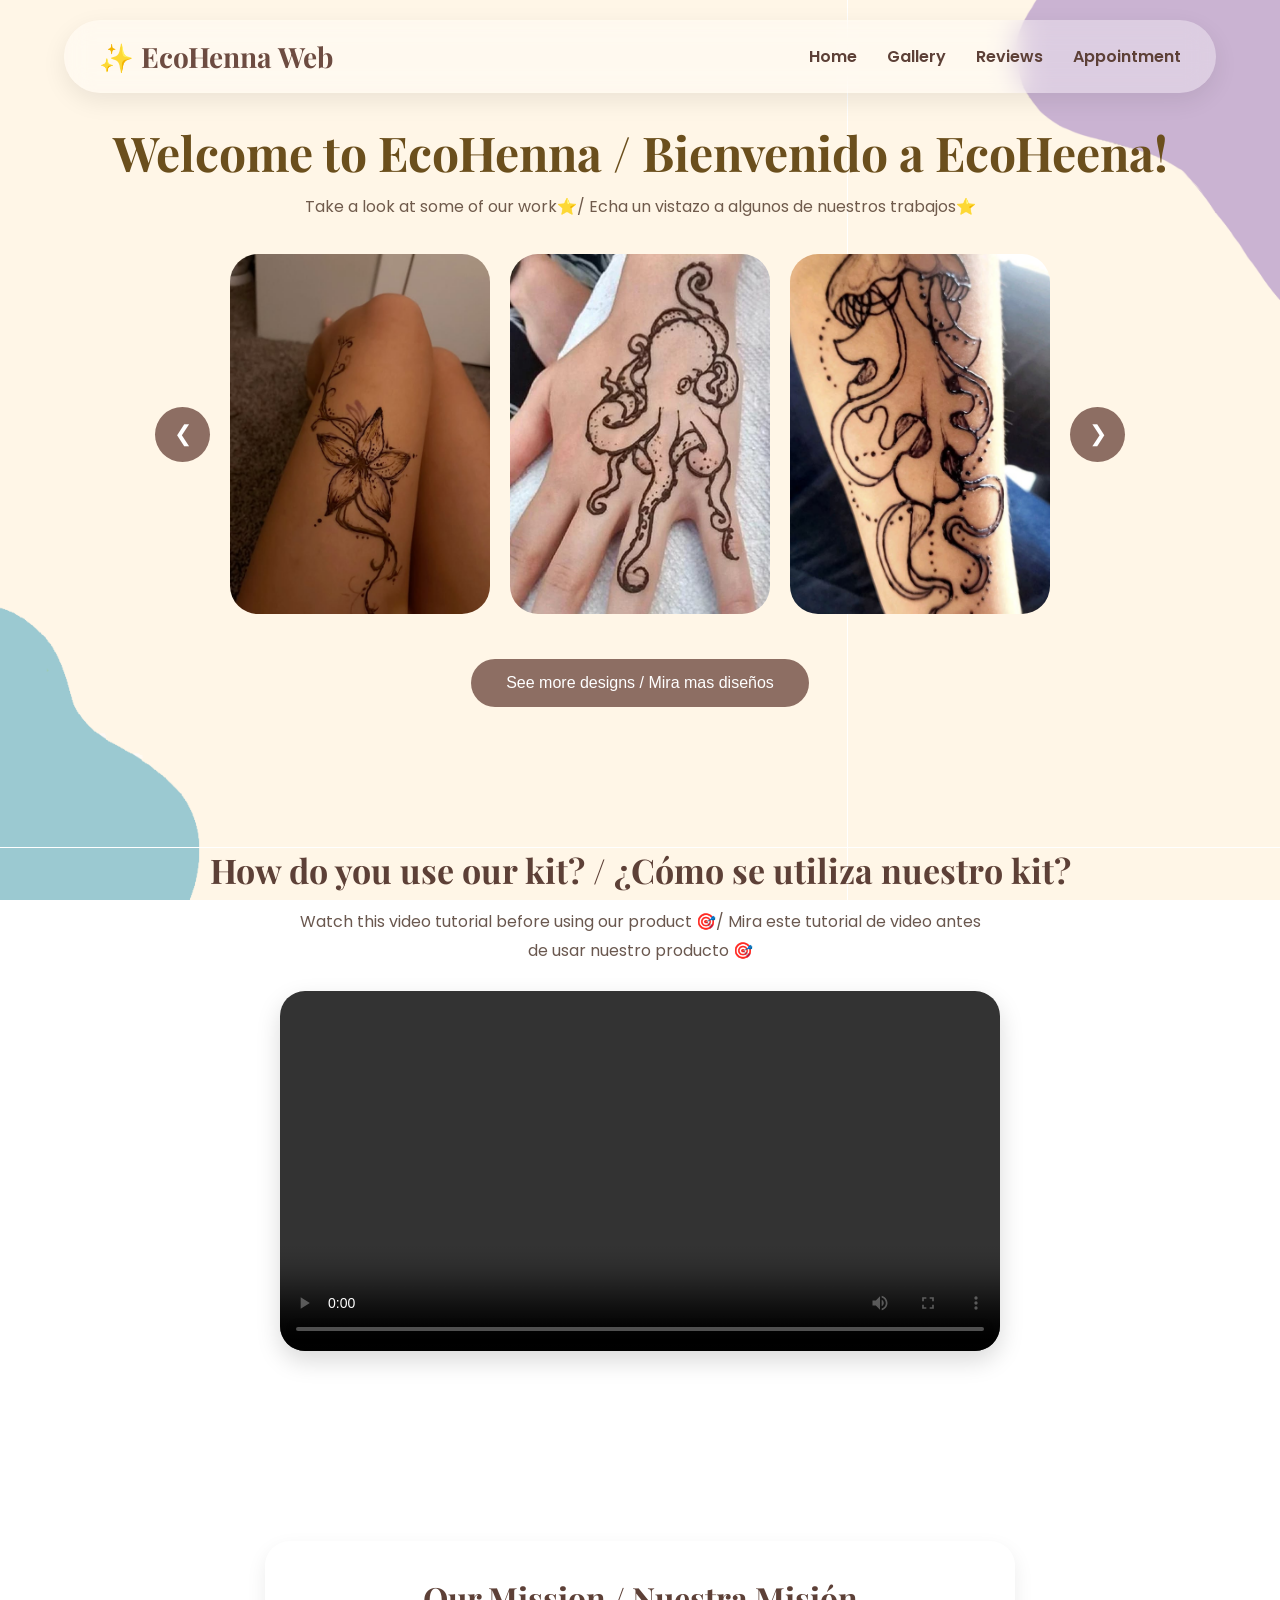
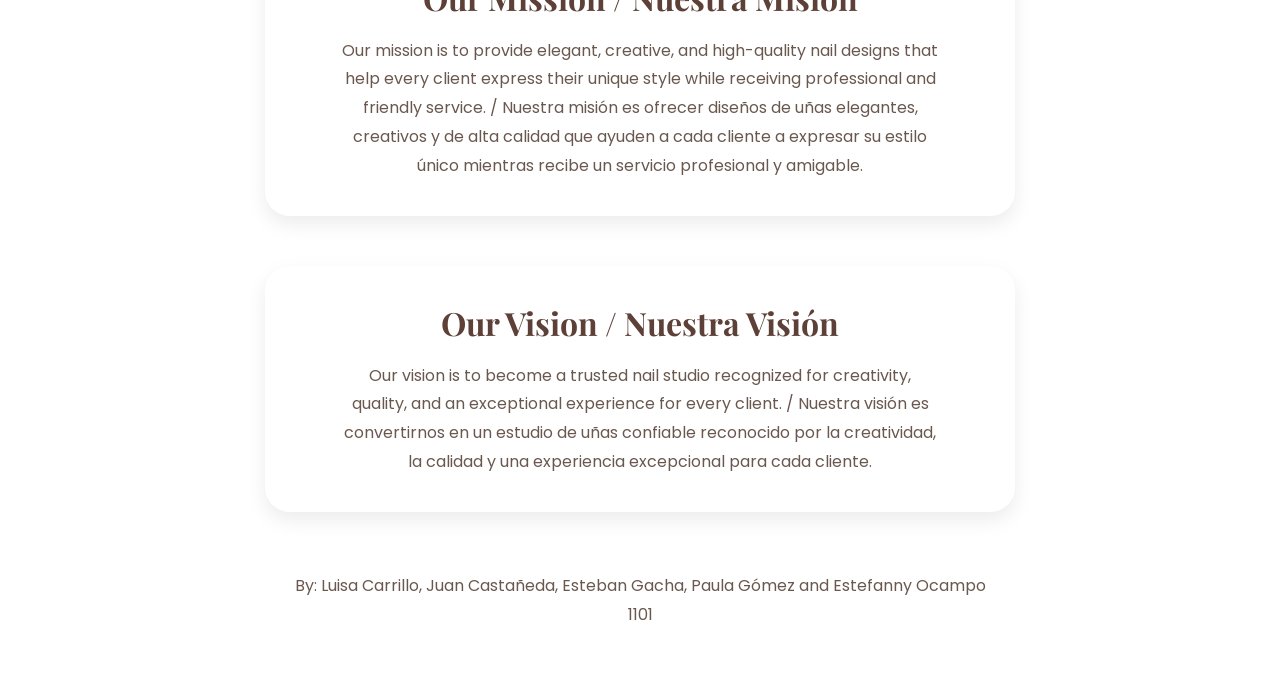
==== index.html @ f7f64f15 "Add files via upload" ====
<!DOCTYPE html>
<html lang="es">

<head>

    <meta charset="UTF-8">
    <meta name="viewport" content="width=device-width, initial-scale=1.0">

    <title>Heena</title>

    <link rel="stylesheet" href="css/style.css">

    <link href="https://fonts.googleapis.com/css2?family=Playfair+Display:wght@700&family=Poppins:wght@400;500&display=swap" rel="stylesheet">

</head>

<body>
    <nav class="navbar">

    <a href="index.html" class="logo">
        ✨ EcoHenna Web
    </a>

    <div class="navLinks">

        <a href="index.html">Home</a>

        <a href="gallery.html">Gallery</a>

        <a href="reviews.html">Reviews</a>

        <a href="appointment.html">Appointment</a>

    </div>

</nav>

    <!-- Fondo -->
    <div class="background"></div>

    <main class="container">

        <h1>
            Welcome to EcoHenna / Bienvenido a EcoHeena!
        </h1>

        <p class="hint">
          Take a look at some of our work⭐/ Echa un vistazo a algunos de nuestros trabajos⭐
        </p>

   <section class="carousel">

    <button class="arrow left" onclick="previousImage()">
        &#10094;
    </button>

    <div class="carousel-track" id="gallery">

        <!-- Las imágenes aparecerán automáticamente -->
    </div>

    <button class="arrow right" onclick="nextImage()">
        &#10095;
    </button>

</section>

        <button class="galleryButton" onclick="location.href='gallery.html'">
    See more designs / Mira mas diseños
</button>

    </main>

    <!-- Imagen ampliada -->

    <div id="viewer" class="viewer" onclick="closeImage()">

        <img id="viewerImg">

    </div>

    <script src="js/script.js"></script>

    
    <!-- Tutorial -->

<section class="tutorialSection">

    <h2>How do you use our kit? / ¿Cómo se utiliza nuestro kit?</h2>

    <p class="tutorialText">

        Watch this video tutorial before using our product 🎯/ 
        Mira este tutorial de video antes de usar nuestro producto 🎯

    </p>

    <video controls class="tutorialVideo">

        <source src="assets/tutorial.mp4" type="video/mp4">

        Your browser does not support the video tag.

    </video>

</section>

<!-- Espacio -->

<div class="sectionSpacer"></div>

<!-- Mission -->

<section class="infoSection">

    <h2>Our Mission / Nuestra Misión</h2>

    <p>

        Our mission is to provide elegant, creative, and high-quality nail designs that help every client express their unique style while receiving professional and friendly service. / 
        
        Nuestra misión es ofrecer diseños de uñas elegantes, creativos y de alta calidad que ayuden a cada cliente a expresar su estilo único mientras recibe un servicio profesional y amigable.

    </p>

</section>

<!-- Vision -->

<section class="infoSection">

    <h2>Our Vision / Nuestra Visión
    
    </h2>

    <p>

        Our vision is to become a trusted nail studio recognized for creativity, quality, and an exceptional experience for every client.
        / Nuestra visión es convertirnos en un estudio de uñas confiable reconocido por la creatividad, la calidad y una experiencia excepcional para cada cliente.

    </p>

</section>

   <section class="tutorialSection">

    <p class="tutorialText">

        By: Luisa Carrillo, Juan Castañeda, Esteban Gacha, Paula Gómez and Estefanny Ocampo
        1101

    </p>


</body>

</html>
---- css/style.css ----
/* ===========================
   HEENA
   style.css
=========================== */

*{
    margin:0;
    padding:0;
    box-sizing:border-box;
}

html{
    scroll-behavior:smooth;
}

body{

    font-family:'Poppins',sans-serif;
    overflow-x:hidden;
    min-height:100vh;
    position:relative;
    color:#4b3a2f;

}

/* ===========================
        FONDO
=========================== */

/* ===========================
        FONDO
=========================== */

.background{

    position:fixed;

    inset:0;

    background-image:url("../assets/background.png");

    background-size:cover;

    background-position:center;

    background-repeat:no-repeat;

    z-index:-2;

}

.background::after{

    content:"";

    position:absolute;

    inset:0;

    background:rgba(255,255,255,.25);

    backdrop-filter:blur(0px);

}
/* ===========================
      CONTENEDOR
=========================== */

.container{

    width:min(1200px,92%);
    margin:auto;

    padding:45px 0 80px;
    padding-top:120px;

}

/* ===========================
      TITULOS
=========================== */

h1{

    font-family:"Playfair Display",serif;

    text-align:center;

    font-size:3rem;

    color:#6b4f1d;

    margin-bottom:10px;

}

.hint{

    text-align:center;

    margin-bottom:35px;

    color:#705b4c;

}

/* ===========================
      CARRUSEL
=========================== */

.carousel{

    display:flex;
    align-items:center;
    justify-content:center;
    gap:20px;

}

.carousel-track{

    display:flex;
    gap:20px;

    width:min(860px, calc(260px * 3 + 40px));

    overflow:hidden;

    scroll-behavior:smooth;

}

.carousel-track::-webkit-scrollbar{

    display:none;

}

/* ===========================
      IMAGENES
=========================== */

.carousel img{

    min-width:260px;

    width:260px;

    height:360px;

    object-fit:cover;

    border-radius:28px;

}

.carousel img:hover{

    transform:translateY(-8px) scale(1.03);

}

/* ===========================
      FLECHAS
=========================== */

.arrow{

    width:55px;

    height:55px;

    border:none;

    border-radius:50%;

    font-size:22px;

    cursor:pointer;

    color:white;

    background:#8d6e63;

    transition:.25s;

}

.arrow:hover{

    background:#6d4c41;

    transform:scale(1.08);

}

/* ===========================
      BOTON
=========================== */

.galleryButton{

    display:block;

    margin:45px auto 0;

    border:none;

    cursor:pointer;

    padding:15px 35px;

    border-radius:999px;

    background:#8d6e63;

    color:white;

    font-size:16px;

    transition:.3s;

    font-weight:500;

}

.galleryButton:hover{

    transform:translateY(-3px);

    background:#6d4c41;

}

/* ===========================
      VISOR
=========================== */

.viewer{

    position:fixed;

    inset:0;

    background:rgba(0,0,0,.8);

    display:none;

    justify-content:center;

    align-items:center;

    z-index:999;

}

.viewer img{

    width:min(90%,850px);

    border-radius:25px;

    box-shadow:0 0 35px rgba(0,0,0,.45);

}

/* ===========================
      ANIMACIONES
=========================== */

.container{

    animation:fade .8s;

}

@keyframes fade{

    from{

        opacity:0;

        transform:translateY(25px);

    }

    to{

        opacity:1;

        transform:none;

    }

}
/* ===========================
        GALLERY PAGE
=========================== */

.galleryGrid{

    display:grid;

    grid-template-columns:repeat(auto-fit,minmax(260px,1fr));

    gap:25px;

    margin-top:40px;

}

.galleryGrid img{

    width:100%;

    aspect-ratio:3/4;

    object-fit:cover;

    border-radius:25px;

    cursor:pointer;

    transition:.35s;

    box-shadow:0 12px 30px rgba(0,0,0,.18);

}

.galleryGrid img:hover{

    transform:translateY(-8px) scale(1.03);

}

.buttons{

    display:flex;

    justify-content:center;

    margin-top:45px;

}
@media (max-width:900px){

    .carousel-track{

        width:560px;

    }

}

@media (max-width:650px){

    .carousel-track{

        width:260px;

    }

}
/* ===========================
        GALLERY TABS
=========================== */

.galleryTabs{

    display:flex;

    justify-content:center;

    gap:20px;

    margin:35px 0;

}

.tab{

    border:none;

    padding:14px 30px;

    border-radius:40px;

    background:#d8c0ae;

    color:#5d4037;

    cursor:pointer;

    font-size:16px;

    transition:.3s;

    font-weight:600;

}

.tab:hover{

    transform:translateY(-2px);

}

.tab.active{

    background:#8d6e63;

    color:white;

}

/* ===========================
      APPOINTMENT
=========================== */

.contactCard{

    max-width:650px;

    margin:40px auto;

    padding:40px;

    border-radius:30px;

    background:rgba(255,255,255,.70);

    backdrop-filter:blur(10px);

    text-align:center;

    box-shadow:0 10px 30px rgba(0,0,0,.15);

}

.profileImage{

    width:180px;

    height:180px;

    object-fit:cover;

    border-radius:50%;

    margin-bottom:20px;

}

.role{

    color:#7d6a60;

    margin-bottom:20px;

}

.contactInfo{

    margin:25px 0;

    line-height:2;

}

textarea{

    width:100%;

    min-height:170px;

    resize:none;

    border:none;

    border-radius:20px;

    padding:20px;

    font-size:15px;

    font-family:Poppins,sans-serif;

    margin-top:20px;

    outline:none;

}

.contactButtons{

    display:flex;

    justify-content:center;

    gap:20px;

    margin-top:25px;

    flex-wrap:wrap;

}

.whatsappButton{

    background:#25D366;

}

.whatsappButton:hover{

    background:#1faa52;

}

/* ===========================
        REVIEWS
=========================== */

.reviewsGrid{

    display:grid;

    grid-template-columns:repeat(auto-fit,minmax(320px,1fr));

    gap:30px;

    margin-top:45px;

}

.reviewCard{

    background:rgba(255,255,255,.75);

    backdrop-filter:blur(8px);

    border-radius:28px;

    padding:30px;

    text-align:center;

    box-shadow:0 12px 30px rgba(0,0,0,.12);

    transition:.3s;

}

.reviewCard:hover{

    transform:translateY(-8px);

}

.stars{

    font-size:30px;

    color:#FFD54F;

    margin-bottom:15px;

}

.reviewText{

    font-style:italic;

    color:#5f5248;

    line-height:1.8;

    margin-bottom:20px;

}

.reviewCard h3{

    color:#8d6e63;

    font-weight:600;

}

/* ===========================
        REVIEW FORM
=========================== */

.reviewForm{

    max-width:650px;

    margin:40px auto;

    display:flex;

    flex-direction:column;

    gap:18px;

}

.reviewForm input,
.reviewForm select,
.reviewForm textarea{

    border:none;

    border-radius:18px;

    padding:16px;

    font-size:16px;

    font-family:Poppins,sans-serif;

    outline:none;

}

.reviewForm textarea{

    min-height:150px;

    resize:none;

}

/* ===========================
        NAVBAR
=========================== */

.navbar{

    position:fixed;

    top:20px;

    left:50%;

    transform:translateX(-50%);

    width:90%;

    max-width:1200px;

    display:flex;

    justify-content:space-between;

    align-items:center;

    padding:18px 35px;

    border-radius:50px;

    background:rgba(255,255,255,.35);

    backdrop-filter:blur(14px);

    box-shadow:0 8px 25px rgba(0,0,0,.08);

    z-index:999;

}

.logo{

    text-decoration:none;

    color:#6d4c41;

    font-size:28px;

    font-family:"Playfair Display", serif;

    font-weight:bold;

}

.navLinks{

    display:flex;

    gap:30px;

}

.navLinks a{

    text-decoration:none;

    color:#5d4037;

    font-weight:600;

    transition:.3s;

}

.navLinks a:hover{

    color:#a67c6b;

}
/* ===========================
      HOME SECTIONS
=========================== */

/* ===========================
      MISSION & VISION
=========================== */

/* ===========================
        TUTORIAL
=========================== */

.tutorialSection{

    max-width:900px;

    margin:60px auto;

    text-align:center;

}

.tutorialSection h2{

    font-size:34px;

    margin-bottom:15px;

    color:#5d4037;

    font-family:"Playfair Display", serif;

}

.tutorialText{

    max-width:700px;

    margin:0 auto 25px auto;

    line-height:1.8;

    color:#6a584f;

    font-size:16px;

}

.tutorialVideo{

    display:block;

    width:100%;

    max-width:700px;

    margin:0 auto;

    border-radius:25px;

    box-shadow:0 10px 25px rgba(0,0,0,.15);

}


/* ===========================
      MISSION & VISION
=========================== */

.infoSection{

    max-width:750px;

    margin:50px auto;

    padding:35px;

    background:rgba(255,255,255,.55);

    backdrop-filter:blur(8px);

    border-radius:25px;

    box-shadow:0 8px 20px rgba(0,0,0,.08);

    text-align:center;

}

.infoSection h2{

    font-size:32px;

    margin-bottom:18px;

    color:#5d4037;

    font-family:"Playfair Display", serif;

}

.infoSection p{

    max-width:600px;

    margin:0 auto;

    line-height:1.8;

    color:#6a584f;

    font-size:16px;

}

.tutorialVideo{

    width:100%;

    max-width:720px;

    border-radius:25px;

    box-shadow:0 10px 25px rgba(0,0,0,.15);

}

.sectionSpacer{

    height:80px;

}
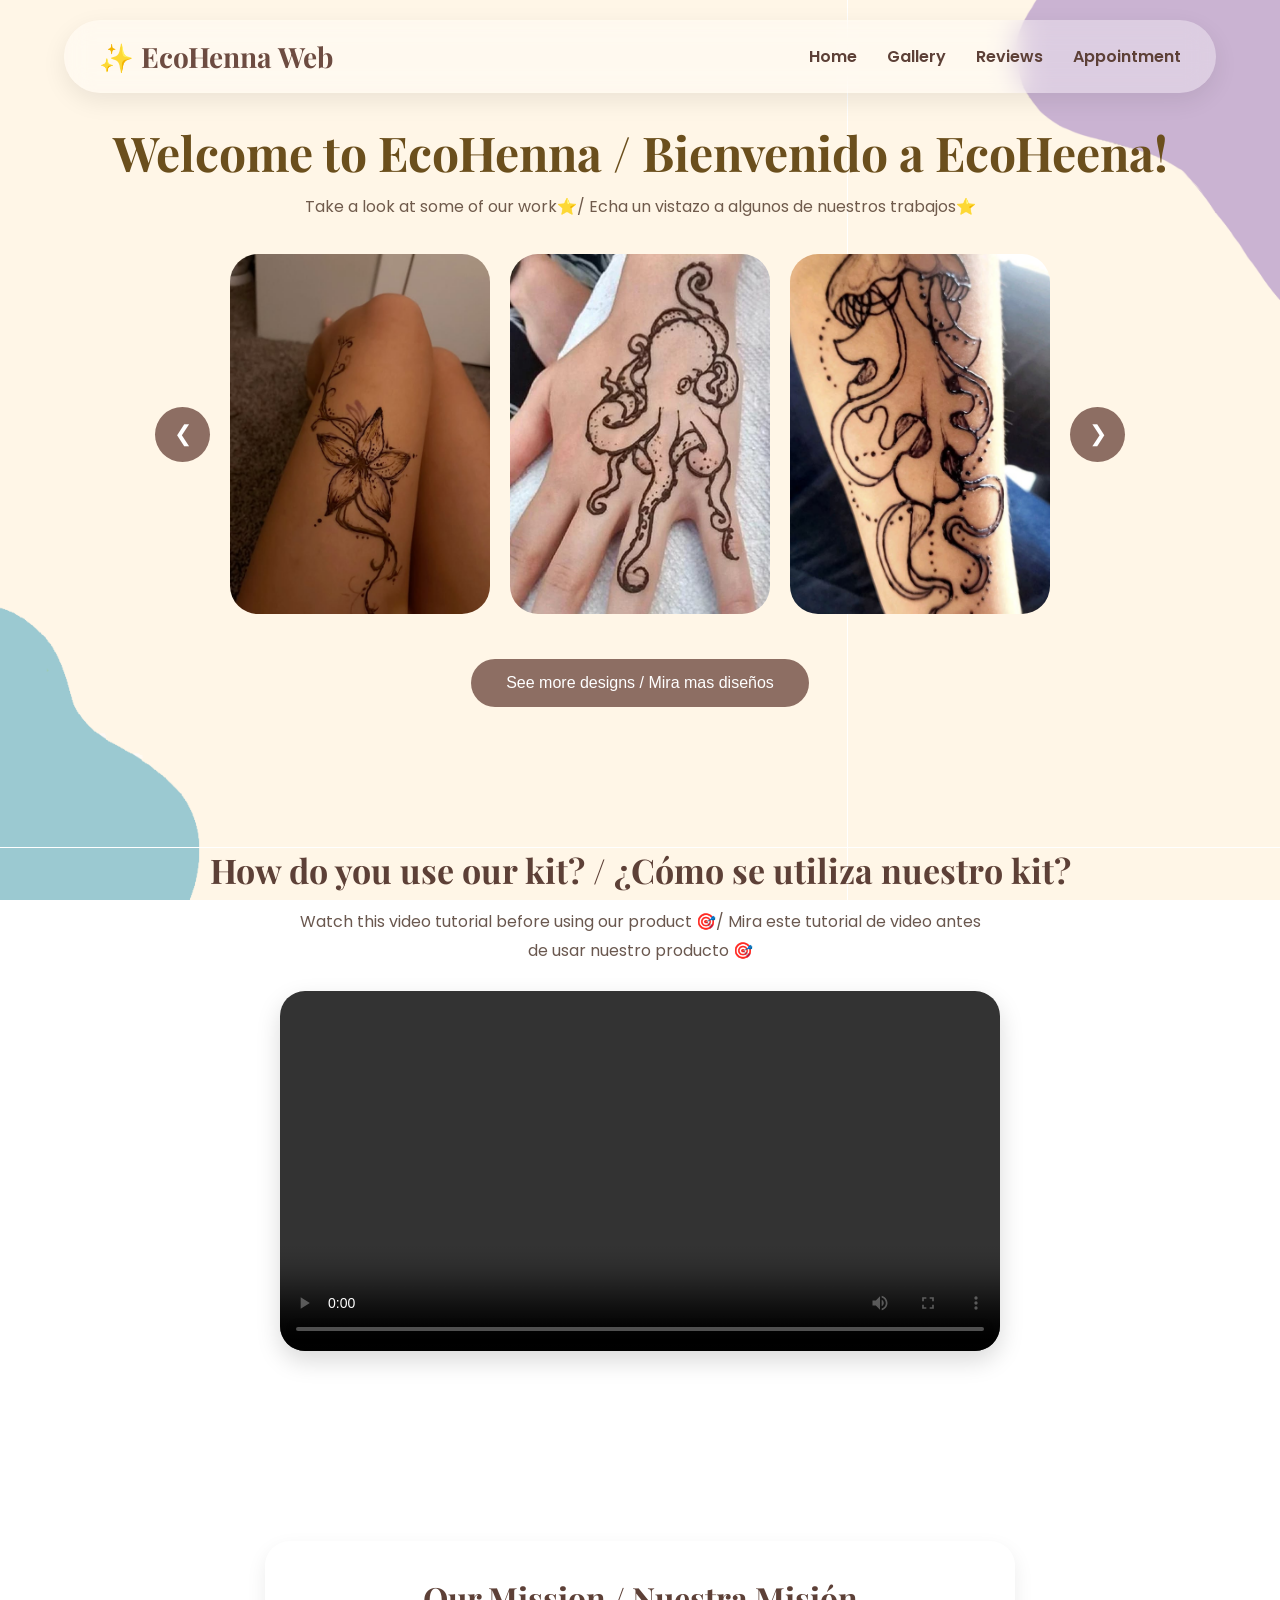
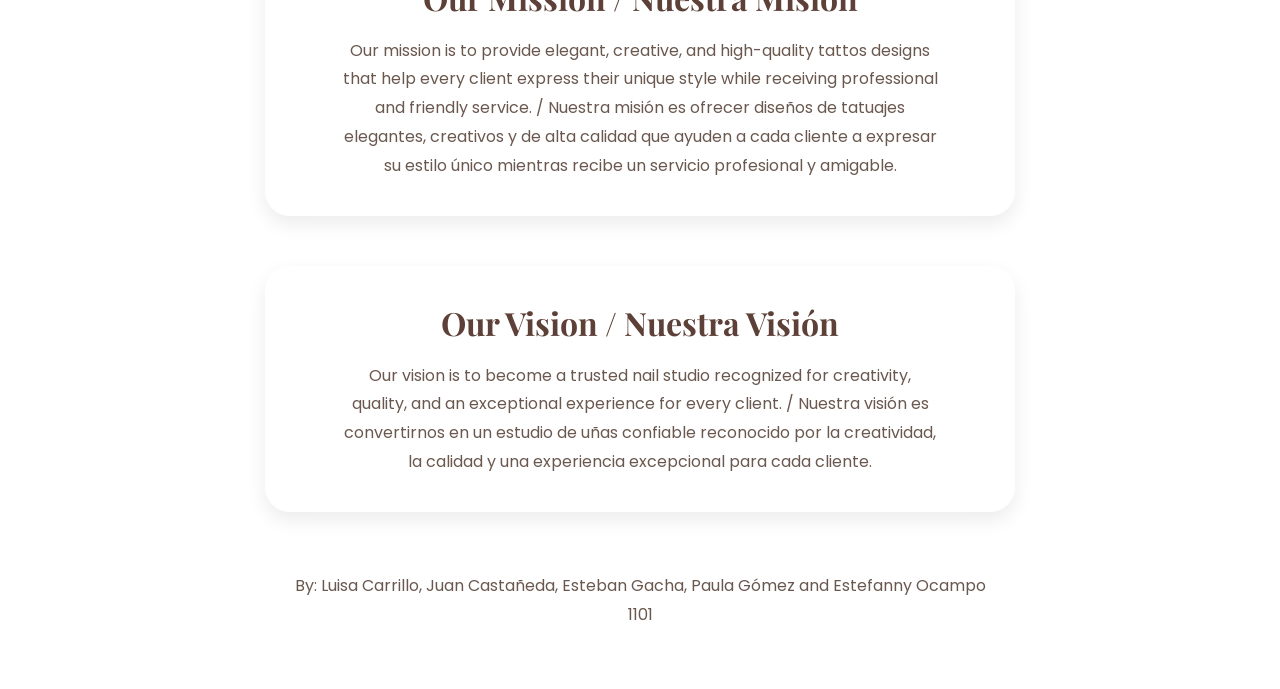
==== commit 021b7d4e: "Update index.html" ====
--- a/index.html
+++ b/index.html
@@ -117,9 +117,9 @@
 
     <p>
 
-        Our mission is to provide elegant, creative, and high-quality nail designs that help every client express their unique style while receiving professional and friendly service. / 
+        Our mission is to provide elegant, creative, and high-quality tattos designs that help every client express their unique style while receiving professional and friendly service. / 
         
-        Nuestra misión es ofrecer diseños de uñas elegantes, creativos y de alta calidad que ayuden a cada cliente a expresar su estilo único mientras recibe un servicio profesional y amigable.
+        Nuestra misión es ofrecer diseños de tatuajes elegantes, creativos y de alta calidad que ayuden a cada cliente a expresar su estilo único mientras recibe un servicio profesional y amigable.
 
     </p>
 
@@ -154,4 +154,4 @@
 
 </body>
 
-</html>+</html>
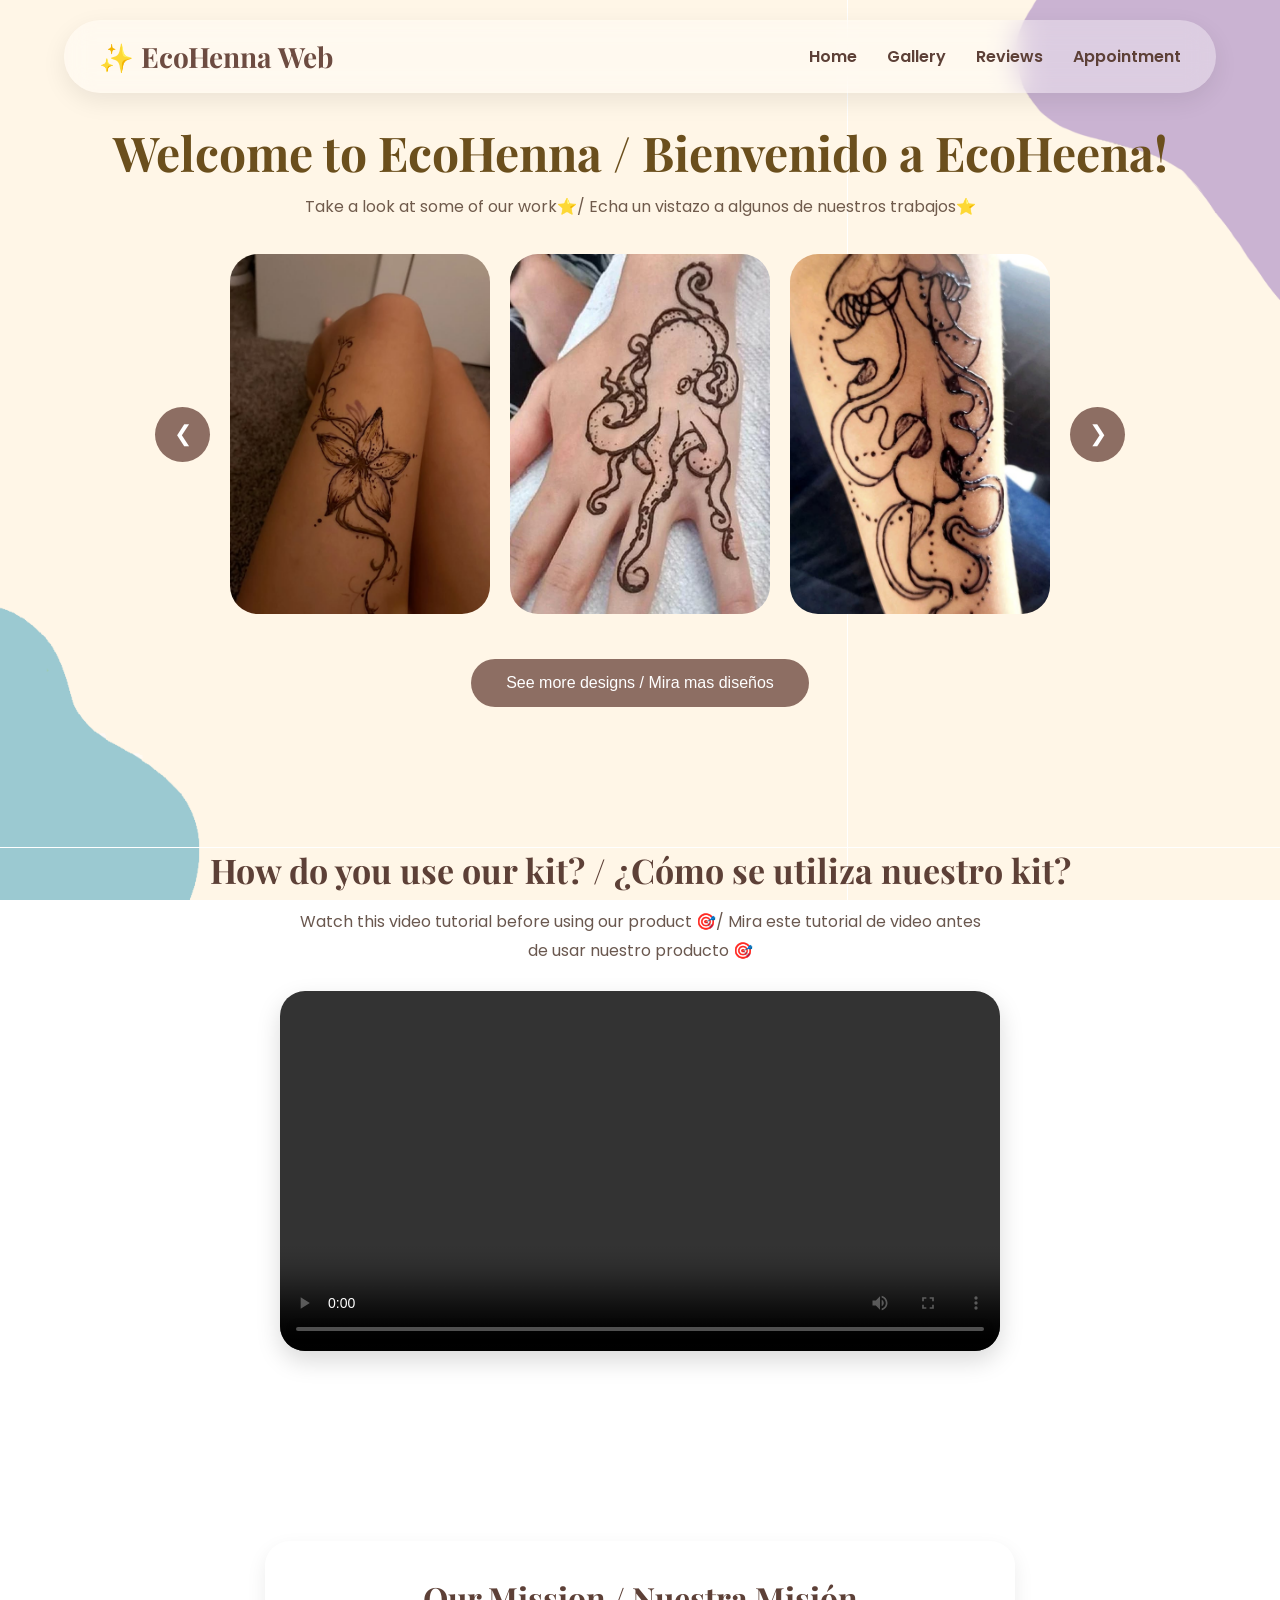
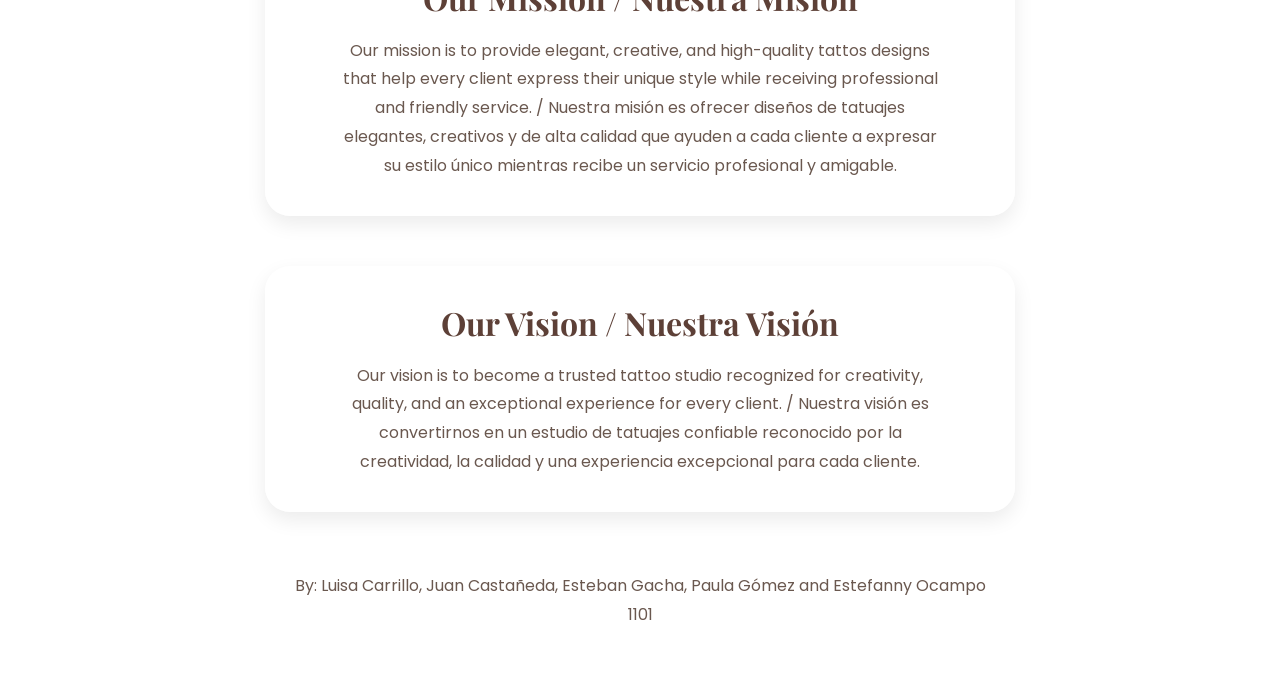
==== commit f65e412d: "Error con terminos Se soluciono alguna traduccion" ====
--- a/index.html
+++ b/index.html
@@ -135,8 +135,8 @@
 
     <p>
 
-        Our vision is to become a trusted nail studio recognized for creativity, quality, and an exceptional experience for every client.
-        / Nuestra visión es convertirnos en un estudio de uñas confiable reconocido por la creatividad, la calidad y una experiencia excepcional para cada cliente.
+        Our vision is to become a trusted tattoo studio recognized for creativity, quality, and an exceptional experience for every client.
+        / Nuestra visión es convertirnos en un estudio de tatuajes confiable reconocido por la creatividad, la calidad y una experiencia excepcional para cada cliente.
 
     </p>
 
